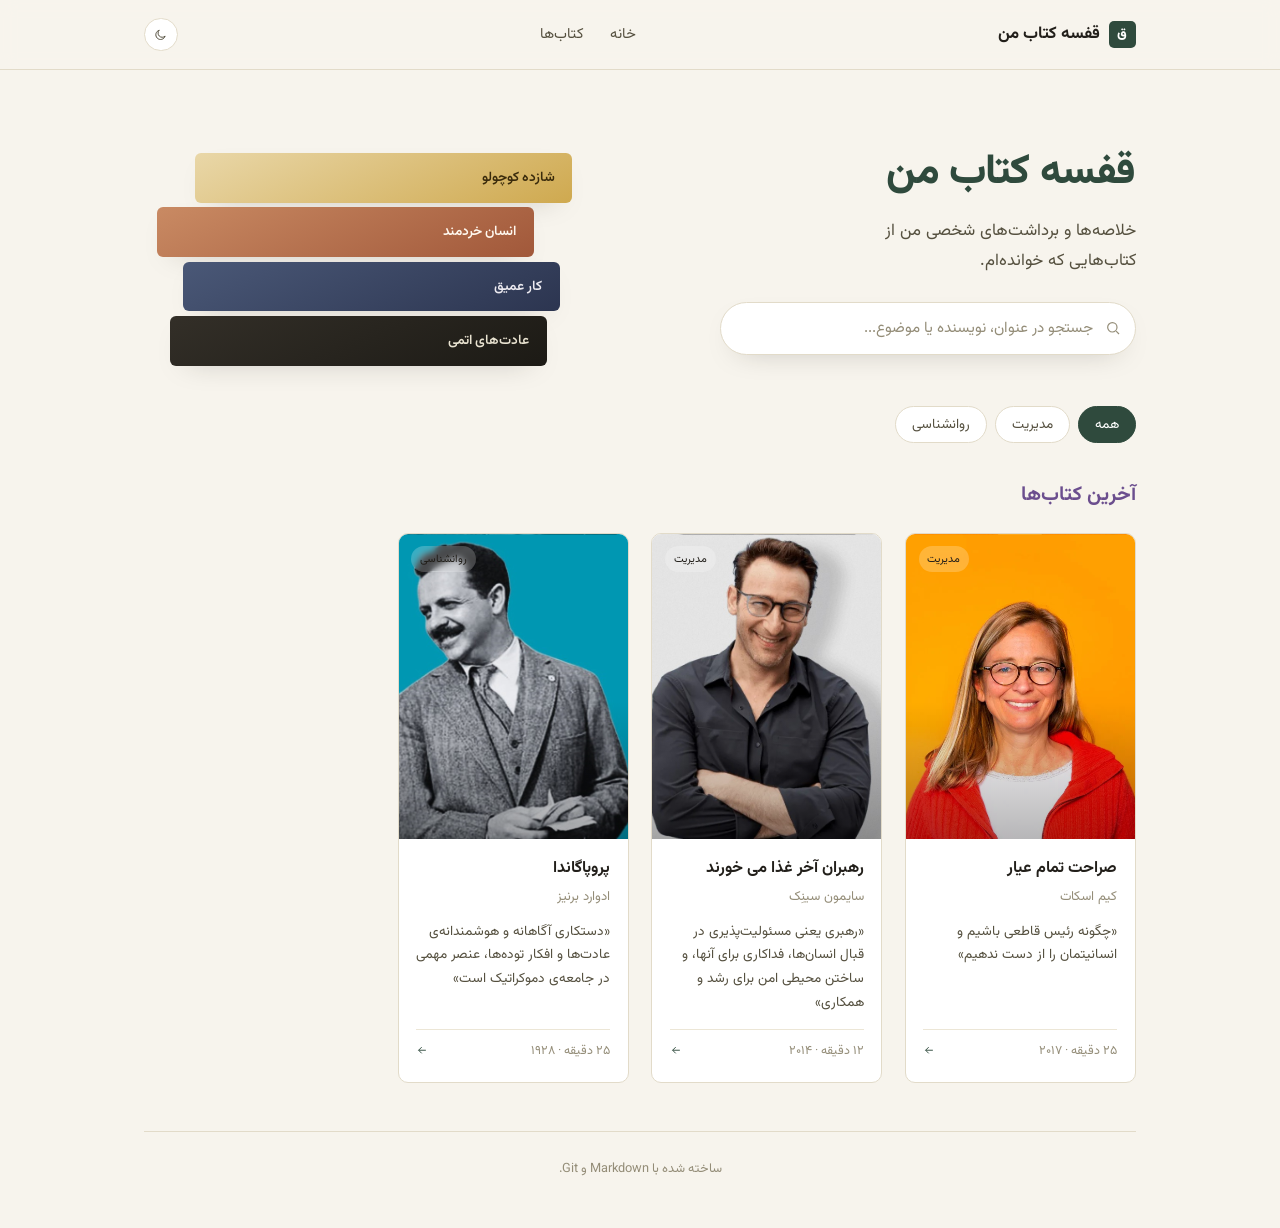
==== index.html @ 94de720f "Solve the problem with CRLF." ====
<!DOCTYPE html>
<html lang="fa" dir="rtl">
<head>
<meta charset="UTF-8" />
<meta name="viewport" content="width=device-width, initial-scale=1" />
<title>قفسه کتاب من</title>
<meta name="description" content="خلاصه‌ها و برداشت‌های شخصی از کتاب‌هایی که خوانده‌ام." />
<meta property="og:title" content="قفسه کتاب من" />
<meta property="og:description" content="خلاصه‌ها و برداشت‌های شخصی از کتاب‌هایی که خوانده‌ام." />
<meta property="og:type" content="website" />
<meta property="og:url" content="https://shiyasi.ir/" />
<link rel="canonical" href="https://shiyasi.ir/" />
<link rel="stylesheet" href="style.css" />
</head>
<body>
  <nav class="site-nav">
    <div class="wrap">
      <a class="brand" href="index.html">
        <span class="mark">ق</span>
        قفسه کتاب من
      </a>
      <div class="nav-links">
        <a href="index.html">خانه</a>
        <a href="#books">کتاب‌ها</a>
      </div>
      <div class="nav-actions">
        <button id="theme-toggle" class="icon-btn" aria-label="تغییر پوسته"></button>
      </div>
    </div>
  </nav>

  <div class="wrap">
    <section class="hero">
      <div>
        <h1 class="hero-title">قفسه کتاب من</h1>
        <p class="hero-tagline">خلاصه‌ها و برداشت‌های شخصی من از کتاب‌هایی که خوانده‌ام.</p>
        <div class="search-box-wrap">
          <input
            type="text"
            id="search"
            class="search-box"
            placeholder="جستجو در عنوان، نویسنده یا موضوع..."
            autocomplete="off"
          />
          <span id="search-icon"></span>
        </div>
      </div>
      <div class="book-stack" aria-hidden="true">
        <div class="spine" style="background: linear-gradient(155deg,#332f28,#1c1a15); color:#e8e2d0;">عادت‌های اتمی</div>
        <div class="spine" style="background: linear-gradient(155deg,#4a5877,#2c3550); color:#eceaf0;">کار عمیق</div>
        <div class="spine" style="background: linear-gradient(155deg,#c98a63,#a1583a); color:#fff8ef;">انسان خردمند</div>
        <div class="spine" style="background: linear-gradient(155deg,#e9d7a8,#cfa94f); color:#3a2b0c;">شازده کوچولو</div>
      </div>
    </section>

    <div id="pills" class="pills"></div>

    <div id="books" class="section-row">
      <h2 class="section-title">آخرین کتاب‌ها</h2>
    </div>
    <div id="book-grid" class="book-grid">
      <p class="empty-state">در حال بارگذاری...</p>
    </div>

    <footer class="site-footer">ساخته شده با Markdown و Git.</footer>
  </div>

  <script src="app.js"></script>
  <script>
    document.getElementById('search-icon').innerHTML = ICONS.search;

    let allBooks = [];
    let activeCategory = 'همه';

    function cardHTML(b) {
      const cover = coverStyle(b.slug);
      const hasImage = !!b.meta.cover;
      const coverStyleAttr = hasImage
        ? `background-image:url('${coverUrl(b.meta.cover)}'); background-size:cover; background-position:center;`
        : `background:${cover.bg}; color:${cover.text};`;
      const sub = [b.meta.author].filter(Boolean).join(' ');
      const meta = [
        b.meta.read_minutes ? `${toPersianDigits(b.meta.read_minutes)} دقیقه` : null,
        b.meta.year_publish ? toPersianDigits(b.meta.year_publish) : null,
      ]
        .filter(Boolean)
        .join(' · ');
      return `
        <a class="book-card" href="book.html?b=${encodeURIComponent(b.slug)}">
          <div class="cover" style="${coverStyleAttr}">
            ${b.meta.category ? `<span class="cover-tag">${b.meta.category}</span>` : ''}
            ${hasImage ? '' : `<span class="cover-title">${b.meta.title || b.slug}</span>`}
          </div>
          <div class="card-body">
            <p class="c-title">${b.meta.title || b.slug}</p>
            <p class="c-author">${sub}</p>
            <p class="c-quote">${b.meta.quote ? '«' + b.meta.quote + '»' : ''}</p>
            <div class="card-meta">
              <span>${meta}</span>
              <span class="arrow">${ICONS.arrowLeft}</span>
            </div>
          </div>
        </a>`;
    }

    function renderGrid() {
      const q = document.getElementById('search').value.trim().toLowerCase();
      const filtered = allBooks.filter((b) => {
        const catOk = activeCategory === 'همه' || b.meta.category === activeCategory;
        if (!catOk) return false;
        if (!q) return true;
        const hay = [b.meta.title, b.meta.author, b.meta.category, ...(b.meta.tags || [])]
          .join(' ')
          .toLowerCase();
        return hay.includes(q);
      });
      const gridEl = document.getElementById('book-grid');
      gridEl.innerHTML = filtered.length
        ? filtered.map(cardHTML).join('')
        : '<p class="empty-state">کتابی یافت نشد.</p>';
    }

    function renderPills() {
      const cats = ['همه', ...new Set(allBooks.map((b) => b.meta.category).filter(Boolean))];
      document.getElementById('pills').innerHTML = cats
        .map(
          (c) =>
            `<button class="pill ${c === activeCategory ? 'active' : ''}" data-cat="${c}">${c}</button>`
        )
        .join('');
      document.querySelectorAll('.pill').forEach((btn) => {
        btn.addEventListener('click', () => {
          activeCategory = btn.dataset.cat;
          renderPills();
          renderGrid();
        });
      });
    }

    fetchAllBooks()
      .then((books) => {
        allBooks = books;
        renderPills();
        renderGrid();
      })
      .catch((err) => {
        document.getElementById('book-grid').innerHTML =
          `<p class="empty-state">خطا در بارگذاری کتاب‌ها: ${err.message}</p>`;
      });

    document.getElementById('search').addEventListener('input', renderGrid);
  </script>
</body>
</html>
---- style.css ----
@import url('https://fonts.googleapis.com/css2?family=Vazirmatn:wght@400;500;600;700;800&display=optional');

:root {
  --paper: #f7f4ed;
  --paper-raised: #ffffff;
  --ink: #221f1a;
  --ink-soft: #55503f;
  --muted: #948d78;
  --accent: #2f4a3d;
  --accent-soft: #e4ede7;
  --gold: #a9761f;
  --gold-soft: #f4e9d3;
  --line: #e2dbc9;
  --line-soft: #ece6d6;
  --purple: #6b4e8e;
  --blue: #3d5a99;
  --teal: #3f8a82;
  --shadow: 0 10px 30px -18px rgba(34, 31, 26, 0.35);
  --nav-height: 4.5rem; /* fallback; app.js overwrites this with the real measured height */
  color-scheme: light;
}

:root[data-theme="dark"] {
  --paper: #17150f;
  --paper-raised: #1f1c15;
  --ink: #efe9db;
  --ink-soft: #c9c1ab;
  --muted: #8c8368;
  --accent: #7fae95;
  --accent-soft: #24352c;
  --gold: #d9ab5b;
  --gold-soft: #33291a;
  --line: #34301f;
  --line-soft: #2a2619;
  --purple: #b093d1;
  --blue: #7fa0d9;
  --teal: #6fc2b8;
  --shadow: 0 10px 30px -16px rgba(0, 0, 0, 0.6);
  color-scheme: dark;
}

@media (prefers-color-scheme: dark) {
  :root:not([data-theme="light"]) {
    --paper: #17150f;
    --paper-raised: #1f1c15;
    --ink: #efe9db;
    --ink-soft: #c9c1ab;
    --muted: #8c8368;
    --accent: #7fae95;
    --accent-soft: #24352c;
    --gold: #d9ab5b;
    --gold-soft: #33291a;
    --line: #34301f;
    --line-soft: #2a2619;
    --purple: #b093d1;
    --blue: #7fa0d9;
    --teal: #6fc2b8;
    color-scheme: dark;
  }
}

* { box-sizing: border-box; }

html { scroll-behavior: smooth; }

body {
  margin: 0;
  background: var(--paper);
  color: var(--ink);
  font-family: 'Vazirmatn', 'Tahoma', sans-serif;
  line-height: 1.75;
  direction: rtl;
  transition: background 0.25s ease, color 0.25s ease;
}

a { color: inherit; }

/* ---------- Heading hierarchy ---------- */

h1 {
  font-size: 2.1rem;
  font-weight: 800;
  color: var(--accent);
  letter-spacing: -0.01em;
}
h2 {
  font-size: 1.4rem;
  font-weight: 700;
  color: var(--purple);
}
h3 {
  font-size: 1.1rem;
  font-weight: 600;
  color: var(--blue);
  scroll-margin-top: calc(var(--nav-height) + 1rem);
}
h4 {
  font-size: 1rem;
  font-weight: 600;
  color: var(--teal);
  scroll-margin-top: calc(var(--nav-height) + 1rem);
}

.wrap {
  max-width: 1040px;
  margin: 0 auto;
  padding: 0 1.5rem;
}

.icon { width: 1em; height: 1em; stroke: currentColor; fill: none; stroke-width: 1.8; vertical-align: -0.15em; }

/* ---------- Nav ---------- */

.site-nav {
  position: sticky;
  top: 0;
  z-index: 20;
  background: color-mix(in srgb, var(--paper) 88%, transparent);
  backdrop-filter: blur(8px);
  border-bottom: 1px solid var(--line);
}

.site-nav .wrap {
  display: flex;
  align-items: center;
  justify-content: space-between;
  padding-top: 1.1rem;
  padding-bottom: 1.1rem;
}

.brand {
  display: flex;
  align-items: center;
  gap: 0.55rem;
  text-decoration: none;
  color: var(--ink);
  font-weight: 700;
  font-size: 1.05rem;
}
.brand .mark {
  width: 1.7rem;
  height: 1.7rem;
  border-radius: 5px;
  background: var(--accent);
  color: var(--paper-raised);
  display: flex;
  align-items: center;
  justify-content: center;
  font-size: 0.85rem;
  font-weight: 800;
}

.nav-links {
  display: flex;
  gap: 1.6rem;
  font-size: 0.92rem;
  color: var(--ink-soft);
}
.nav-links a { text-decoration: none; }
.nav-links a:hover { color: var(--accent); }

.nav-actions { display: flex; align-items: center; gap: 0.7rem; }
.icon-btn {
  width: 2.1rem;
  height: 2.1rem;
  display: flex;
  align-items: center;
  justify-content: center;
  border-radius: 50%;
  border: 1px solid var(--line);
  background: var(--paper-raised);
  color: var(--ink-soft);
  cursor: pointer;
}
.icon-btn:hover { color: var(--accent); border-color: var(--accent); }

/* ---------- Hero ---------- */

.hero {
  padding: 3.5rem 0 2.5rem;
  display: grid;
  grid-template-columns: 1.1fr 0.9fr;
  gap: 2.5rem;
  align-items: center;
}

.hero-title {
  font-size: 2.6rem;
  font-weight: 800;
  letter-spacing: -0.01em;
  margin: 0 0 0.5rem;
}
.hero-title .accent-word { color: var(--accent); }

.hero-tagline {
  color: var(--ink-soft);
  font-size: 1.05rem;
  max-width: 34ch;
  margin: 0 0 1.6rem;
}

.search-box-wrap { position: relative; max-width: 26rem; }
.search-box-wrap .icon {
  position: absolute;
  top: 50%;
  right: 0.95rem;
  transform: translateY(-50%);
  color: var(--muted);
}
.search-box {
  width: 100%;
  padding: 0.85rem 2.6rem 0.85rem 1rem;
  font-family: inherit;
  font-size: 0.95rem;
  color: var(--ink);
  background: var(--paper-raised);
  border: 1px solid var(--line);
  border-radius: 999px;
  box-shadow: var(--shadow);
}
.search-box:focus { outline: none; border-color: var(--accent); }
.search-box::placeholder { color: var(--muted); }

/* Decorative stacked-book illustration, pure CSS */
.book-stack {
  position: relative;
  height: 15rem;
}
.book-stack .spine {
  position: absolute;
  right: 6%;
  left: 6%;
  height: 3.1rem;
  border-radius: 6px;
  display: flex;
  align-items: center;
  justify-content: space-between;
  padding: 0 1.1rem;
  font-size: 0.85rem;
  font-weight: 600;
  box-shadow: var(--shadow);
}
.book-stack .spine:nth-child(1) { bottom: 0;    z-index: 4; }
.book-stack .spine:nth-child(2) { bottom: 3.4rem; z-index: 3; right: 3%; left: 9%; }
.book-stack .spine:nth-child(3) { bottom: 6.8rem; z-index: 2; right: 9%; left: 3%; }
.book-stack .spine:nth-child(4) { bottom: 10.2rem; z-index: 1; right: 0%; left: 12%; }

/* ---------- Category pills ---------- */

.pills {
  display: flex;
  flex-wrap: wrap;
  gap: 0.5rem;
  margin: 0 0 2.2rem;
}
.pill {
  padding: 0.45rem 1rem;
  border-radius: 999px;
  border: 1px solid var(--line);
  background: var(--paper-raised);
  color: var(--ink-soft);
  font-size: 0.85rem;
  cursor: pointer;
  font-family: inherit;
}
.pill:hover { border-color: var(--accent); color: var(--accent); }
.pill.active { background: var(--accent); border-color: var(--accent); color: var(--paper-raised); }

/* ---------- Section heading row ---------- */

.section-row {
  display: flex;
  align-items: baseline;
  justify-content: space-between;
  margin-bottom: 1.2rem;
}
.section-title { font-size: 1.25rem; font-weight: 700; margin: 0; }

/* ---------- Book grid & cards ---------- */

.book-grid {
  display: grid;
  grid-template-columns: repeat(auto-fill, minmax(210px, 1fr));
  gap: 1.4rem;
  margin-bottom: 3rem;
}

.book-card {
  text-decoration: none;
  color: var(--ink);
  background: var(--paper-raised);
  border: 1px solid var(--line);
  border-radius: 10px;
  overflow: hidden;
  display: flex;
  flex-direction: column;
  transition: transform 0.15s ease, box-shadow 0.15s ease;
}
.book-card:hover { transform: translateY(-3px); box-shadow: var(--shadow); }

.cover {
  aspect-ratio: 3 / 4;
  display: flex;
  align-items: flex-end;
  padding: 1rem;
  position: relative;
}
.cover::before {
  content: "";
  position: absolute;
  inset: 0;
  background: linear-gradient(180deg, rgba(0,0,0,0) 55%, rgba(0,0,0,0.28) 100%);
}
.cover .cover-title {
  position: relative;
  font-weight: 700;
  font-size: 1.05rem;
  line-height: 1.4;
}
.cover .cover-tag {
  position: absolute;
  top: 0.8rem;
  left: 0.8rem;
  font-size: 0.68rem;
  padding: 0.2rem 0.55rem;
  border-radius: 999px;
  background: rgba(255,255,255,0.22);
  backdrop-filter: blur(3px);
}

.card-body { padding: 1rem 1.1rem 1.2rem; flex: 1; display: flex; flex-direction: column; }
.card-body .c-title { font-weight: 700; font-size: 1rem; margin: 0 0 0.15rem; }
.card-body .c-author { color: var(--muted); font-size: 0.82rem; margin: 0 0 0.7rem; }
.card-body .c-quote {
  color: var(--ink-soft);
  font-size: 0.85rem;
  flex: 1;
  margin: 0 0 0.9rem;
}
.card-meta {
  display: flex;
  align-items: center;
  justify-content: space-between;
  font-size: 0.78rem;
  color: var(--muted);
  border-top: 1px solid var(--line-soft);
  padding-top: 0.7rem;
}
.card-meta .arrow { color: var(--accent); font-weight: 700; }

.empty-state {
  color: var(--muted);
  padding: 3rem 0;
  text-align: center;
  font-size: 0.95rem;
  grid-column: 1 / -1;
}

/* ---------- Book detail ---------- */

.back-link {
  display: inline-flex;
  align-items: center;
  gap: 0.3rem;
  color: var(--accent);
  text-decoration: none;
  font-size: 0.88rem;
  margin: 2rem 0 1.6rem;
}

.detail-grid {
  display: grid;
  grid-template-columns: 15rem 1fr;
  gap: 2.6rem;
  align-items: start;
}

.detail-cover {
  aspect-ratio: 3 / 4;
  border-radius: 10px;
  box-shadow: var(--shadow);
  display: flex;
  align-items: flex-end;
  padding: 1.3rem;
  position: relative;
}
.detail-cover::before {
  content: "";
  position: absolute;
  inset: 0;
  background: linear-gradient(180deg, rgba(0,0,0,0) 50%, rgba(0,0,0,0.3) 100%);
}
.detail-cover .cover-title { position: relative; font-weight: 700; font-size: 1.3rem; line-height: 1.45; }

.book-title { font-size: 1.9rem; font-weight: 800; margin: 0 0 0.3rem; letter-spacing: -0.01em; }
.book-byline { color: var(--muted); font-size: 0.98rem; margin-bottom: 1rem; }

.meta-row {
  display: flex;
  flex-wrap: wrap;
  gap: 1.4rem;
  color: var(--ink-soft);
  font-size: 0.86rem;
  margin-bottom: 1rem;
}
.meta-row .item { display: flex; align-items: center; gap: 0.35rem; }
.meta-row .pill-tag {
  background: var(--accent-soft);
  color: var(--accent);
  padding: 0.2rem 0.65rem;
  border-radius: 999px;
  font-size: 0.78rem;
}

.rating { color: var(--gold); font-size: 0.95rem; margin-bottom: 1.4rem; }
.rating .num { color: var(--muted); font-size: 0.82rem; margin-right: 0.3rem; }

.quote-box {
  background: var(--gold-soft);
  border-right: 3px solid var(--gold);
  border-radius: 6px;
  padding: 1rem 1.2rem;
  color: var(--ink);
  font-size: 0.98rem;
  margin-bottom: 2.2rem;
}

.toc {
  background: var(--paper-raised);
  border: 1px solid var(--line);
  border-radius: 8px;
  padding: 1rem 1.3rem;
  margin-bottom: 2.2rem;
}
.toc .toc-title {
  font-size: 0.8rem;
  font-weight: 700;
  color: var(--muted);
  margin: 0 0 0.6rem;
}
.toc > ul { list-style: none; margin: 0; padding: 0; display: flex; flex-direction: column; gap: 0.5rem; }
.toc li.toc-lvl1 { font-size: 0.97rem; }
.toc li.toc-lvl1 > a {
  display: flex;
  align-items: center;
  gap: 0.5rem;
  color: var(--accent);
  font-weight: 700;
}
.toc li.toc-lvl1 > a::before {
  content: "";
  width: 6px;
  height: 6px;
  border-radius: 50%;
  background: var(--accent);
  flex: 0 0 auto;
}
.toc li.toc-lvl2 { font-size: 0.9rem; }
.toc li.toc-lvl2 > a {
  display: flex;
  align-items: center;
  gap: 0.5rem;
  color: var(--purple);
  font-weight: 600;
}
.toc li.toc-lvl2 > a::before {
  content: "";
  width: 5px;
  height: 5px;
  border-radius: 50%;
  background: var(--purple);
  flex: 0 0 auto;
}
.toc ul.toc-sub {
  list-style: none;
  margin: 0.4rem 0 0;
  padding-right: 1.3rem;
  border-right: 1px solid var(--line-soft);
  display: flex;
  flex-direction: column;
  gap: 0.4rem;
}
.toc li.toc-lvl3 { font-size: 0.83rem; }
.toc li.toc-lvl3 > a {
  display: flex;
  align-items: center;
  gap: 0.45rem;
  color: var(--blue);
  font-weight: 400;
}
.toc li.toc-lvl3 > a::before {
  content: "";
  width: 4px;
  height: 4px;
  border-radius: 50%;
  background: var(--blue);
  flex: 0 0 auto;
}
.toc li.toc-lvl4 { font-size: 0.78rem; }
.toc li.toc-lvl4 > a {
  display: flex;
  align-items: center;
  gap: 0.4rem;
  color: var(--teal);
  font-weight: 400;
}
.toc li.toc-lvl4 > a::before {
  content: "";
  width: 3px;
  height: 3px;
  border-radius: 50%;
  background: var(--teal);
  flex: 0 0 auto;
}

.toc a { text-decoration: none; border-bottom: 1px solid transparent; }
.toc a:hover { border-bottom-color: currentColor; }

.block { margin-bottom: 2.2rem; scroll-margin-top: calc(var(--nav-height) + 1rem); }
.block h2 { font-size: 1.15rem; font-weight: 700; margin: 0 0 0.9rem; }
.block .prose p { color: var(--ink-soft); margin: 0 0 1rem; text-align: justify; text-justify:inter-word;}
/* Images inside book summaries */
.block img { display: block; max-width: 100%; height: auto; border-radius: 8px; }
.md-figure { margin: 1.4rem 0; }
.md-figure img {
  margin: 0 auto;
  border: 1px solid var(--line);
  box-shadow: var(--shadow);
}
.md-figure figcaption {
  margin-top: 0.6rem;
  text-align: center;
  font-size: 0.82rem;
  color: var(--muted);
}

ol.key-ideas { list-style: none; margin: 0; padding: 0; counter-reset: idea; }
ol.key-ideas li {
  counter-increment: idea;
  display: flex;
  gap: 0.8rem;
  align-items: flex-start;
  padding: 0.55rem 0;
  color: var(--ink-soft);
}
ol.key-ideas li::before {
  content: counter(idea);
  flex: 0 0 auto;
  width: 1.6rem;
  height: 1.6rem;
  border-radius: 50%;
  background: var(--accent-soft);
  color: var(--accent);
  font-weight: 700;
  font-size: 0.8rem;
  display: flex;
  align-items: center;
  justify-content: center;
}

ul.takeaways { list-style: none; margin: 0; padding: 0; }
ul.takeaways li {
  display: flex;
  gap: 0.7rem;
  align-items: flex-start;
  padding: 0.4rem 0;
  color: var(--ink-soft);
}
ul.takeaways li::before {
  content: "✓";
  color: var(--accent);
  font-weight: 700;
}

.detail-footer {
  display: flex;
  justify-content: space-between;
  border-top: 1px solid var(--line);
  padding-top: 1.4rem;
  margin-top: 2.5rem;
  font-size: 0.88rem;
}
.detail-footer a { text-decoration: none; color: var(--ink-soft); }
.detail-footer a:hover { color: var(--accent); }

footer.site-footer {
  margin-top: 3rem;
  padding: 1.6rem 0 3rem;
  border-top: 1px solid var(--line);
  color: var(--muted);
  font-size: 0.8rem;
  text-align: center;
}

/* ---------- Back-to-top button ---------- */

.back-to-top {
  position: fixed;
  bottom: 1.6rem;
  left: 1.6rem;
  z-index: 30;
  width: 2.8rem;
  height: 2.8rem;
  border-radius: 50%;
  border: 1px solid var(--line);
  background: var(--paper-raised);
  color: var(--ink-soft);
  box-shadow: var(--shadow);
  cursor: pointer;
  display: flex;
  align-items: center;
  justify-content: center;
  opacity: 0;
  pointer-events: none;
  transform: translateY(8px);
  transition: opacity 0.2s ease, transform 0.2s ease, color 0.15s ease, border-color 0.15s ease;
}
.back-to-top .icon { width: 1.3rem; height: 1.3rem; }
.back-to-top.visible {
  opacity: 1;
  pointer-events: auto;
  transform: translateY(0);
}
.back-to-top:hover { color: var(--accent); border-color: var(--accent); }

@media (prefers-reduced-motion: reduce) {
  html { scroll-behavior: auto; }
  .book-card { transition: none; }
  .back-to-top { transition: opacity 0.2s ease; }
}

@media (max-width: 820px) {
  .hero { grid-template-columns: 1fr; }
  .book-stack { height: 11rem; margin-top: 1rem; }
  .detail-grid { grid-template-columns: 1fr; }
  .detail-cover { max-width: 12rem; }
  .nav-links { display: none; }
}

@media (max-width: 480px) {
  .hero-title { font-size: 2rem; }
}
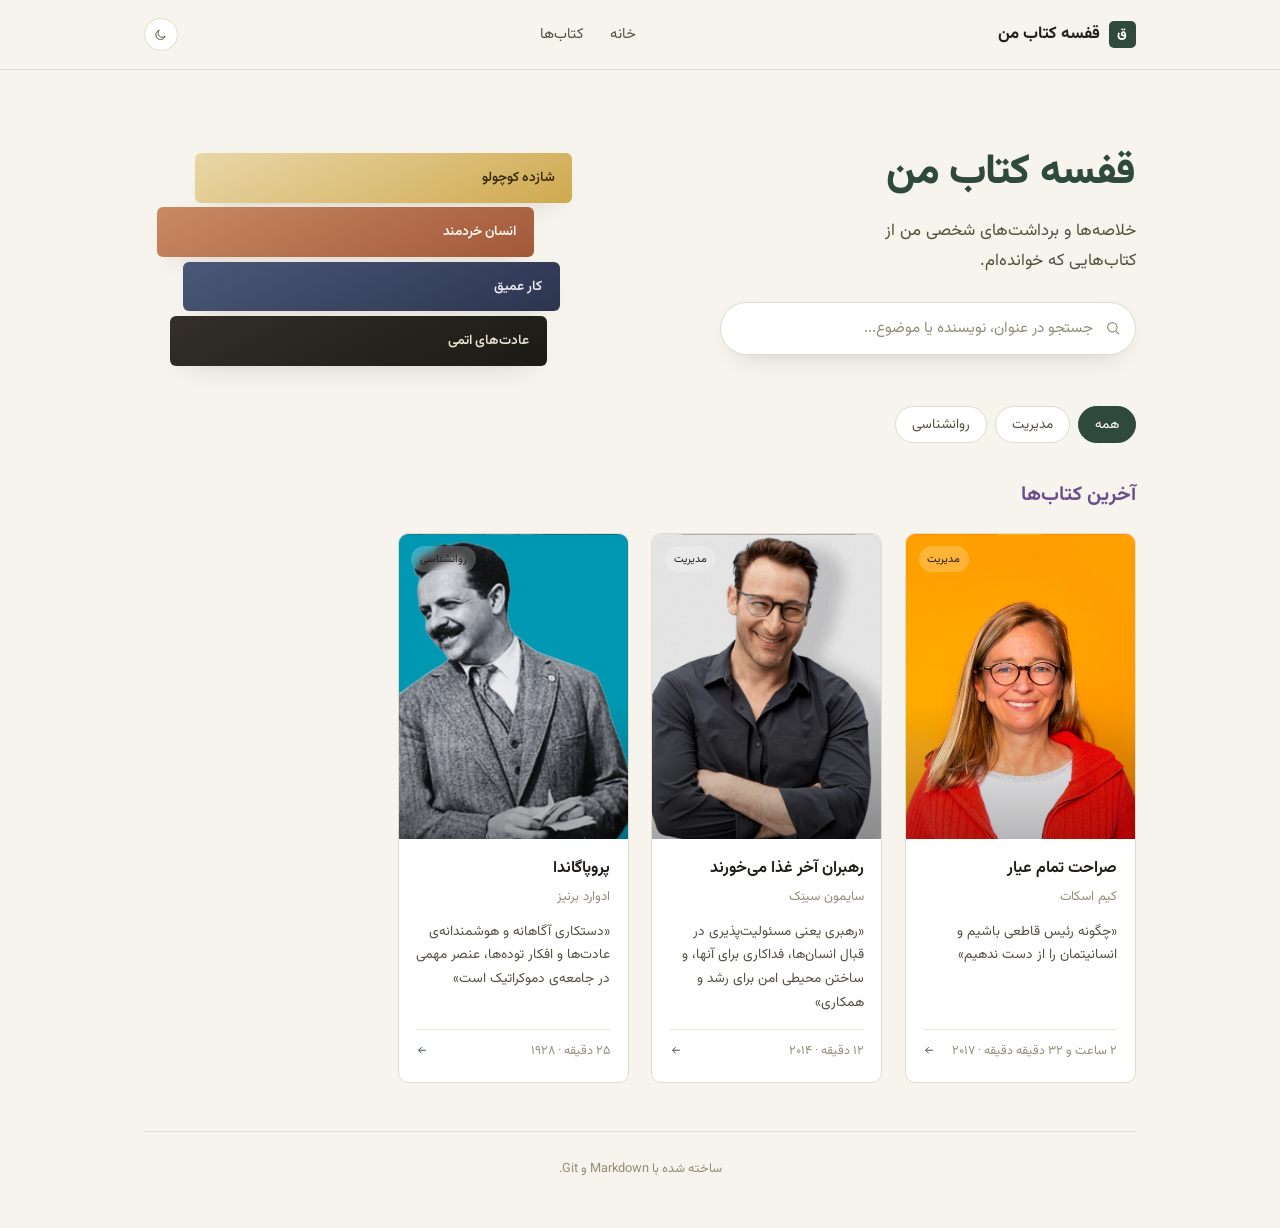
==== commit 40069f7e: "اضافه کردن تاریخ بروزرسانی عبارت date_read به date_updated تغییر یافت. ترتیب نمایش کتابها بر اساس آخ" ====
--- a/index.html
+++ b/index.html
@@ -137,7 +137,7 @@
       });
     }
 
-    fetchAllBooks()
+    fetchSortedBooks()
       .then((books) => {
         allBooks = books;
         renderPills();
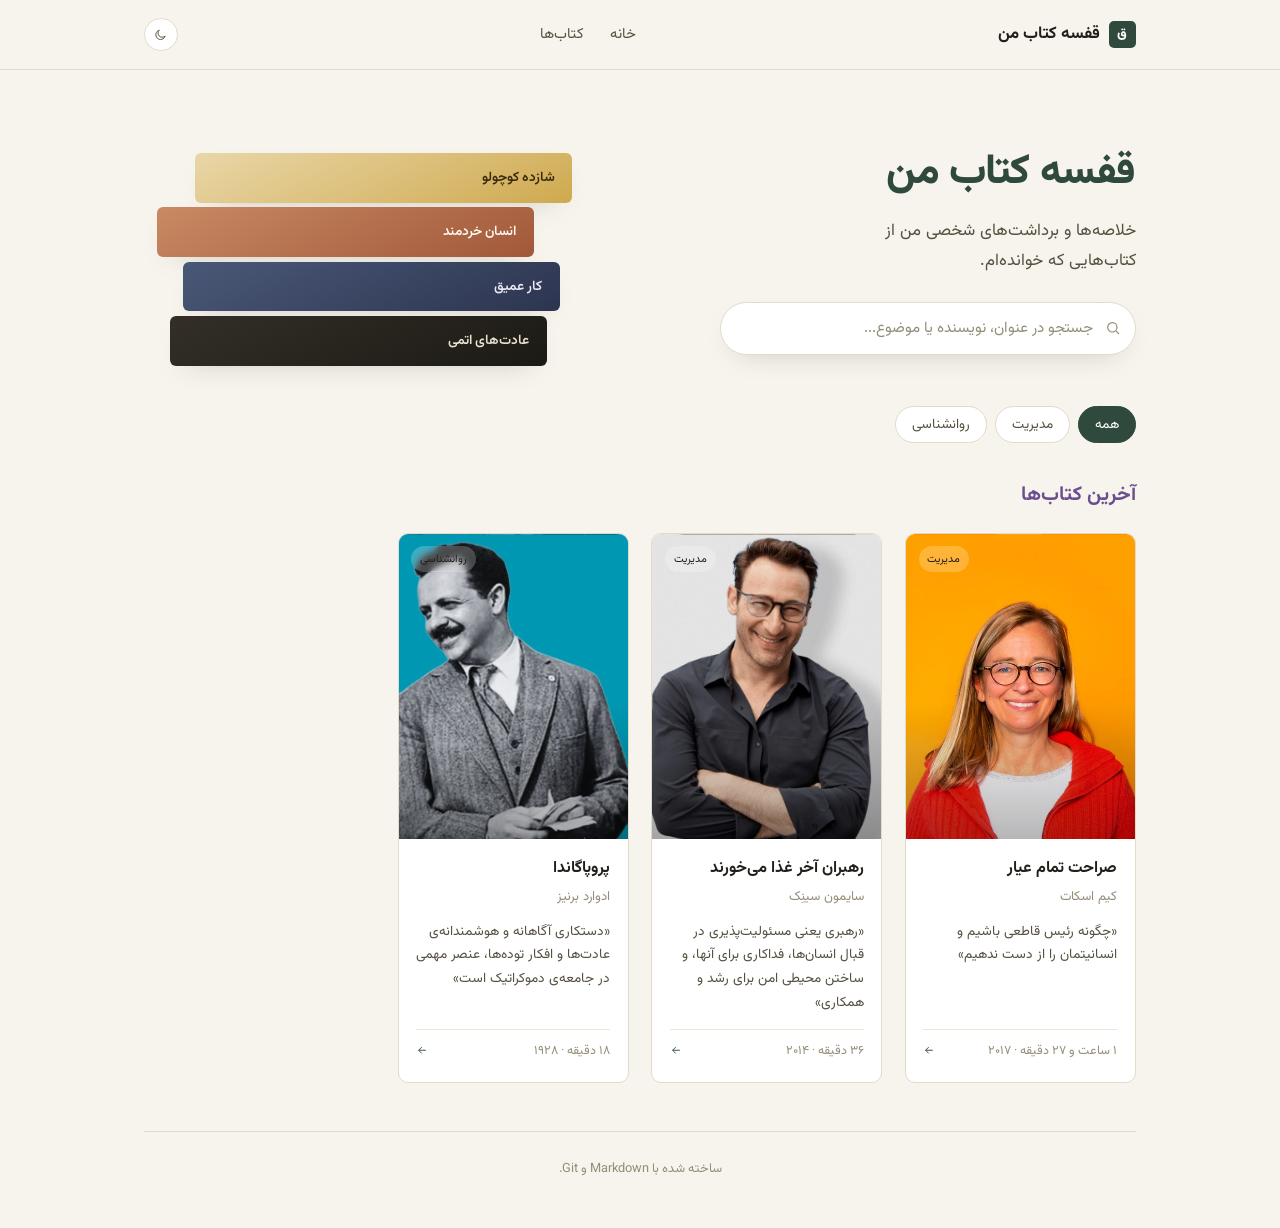
==== commit aea84746: "رفع باگ نمایش دو تا "دقیقه" برای زمان مطالعه" ====
--- a/index.html
+++ b/index.html
@@ -80,7 +80,7 @@
         : `background:${cover.bg}; color:${cover.text};`;
       const sub = [b.meta.author].filter(Boolean).join(' ');
       const meta = [
-        b.meta.read_minutes ? `${toPersianDigits(b.meta.read_minutes)} دقیقه` : null,
+        formatReadTime(b.meta.read_minutes) || null,
         b.meta.year_publish ? toPersianDigits(b.meta.year_publish) : null,
       ]
         .filter(Boolean)
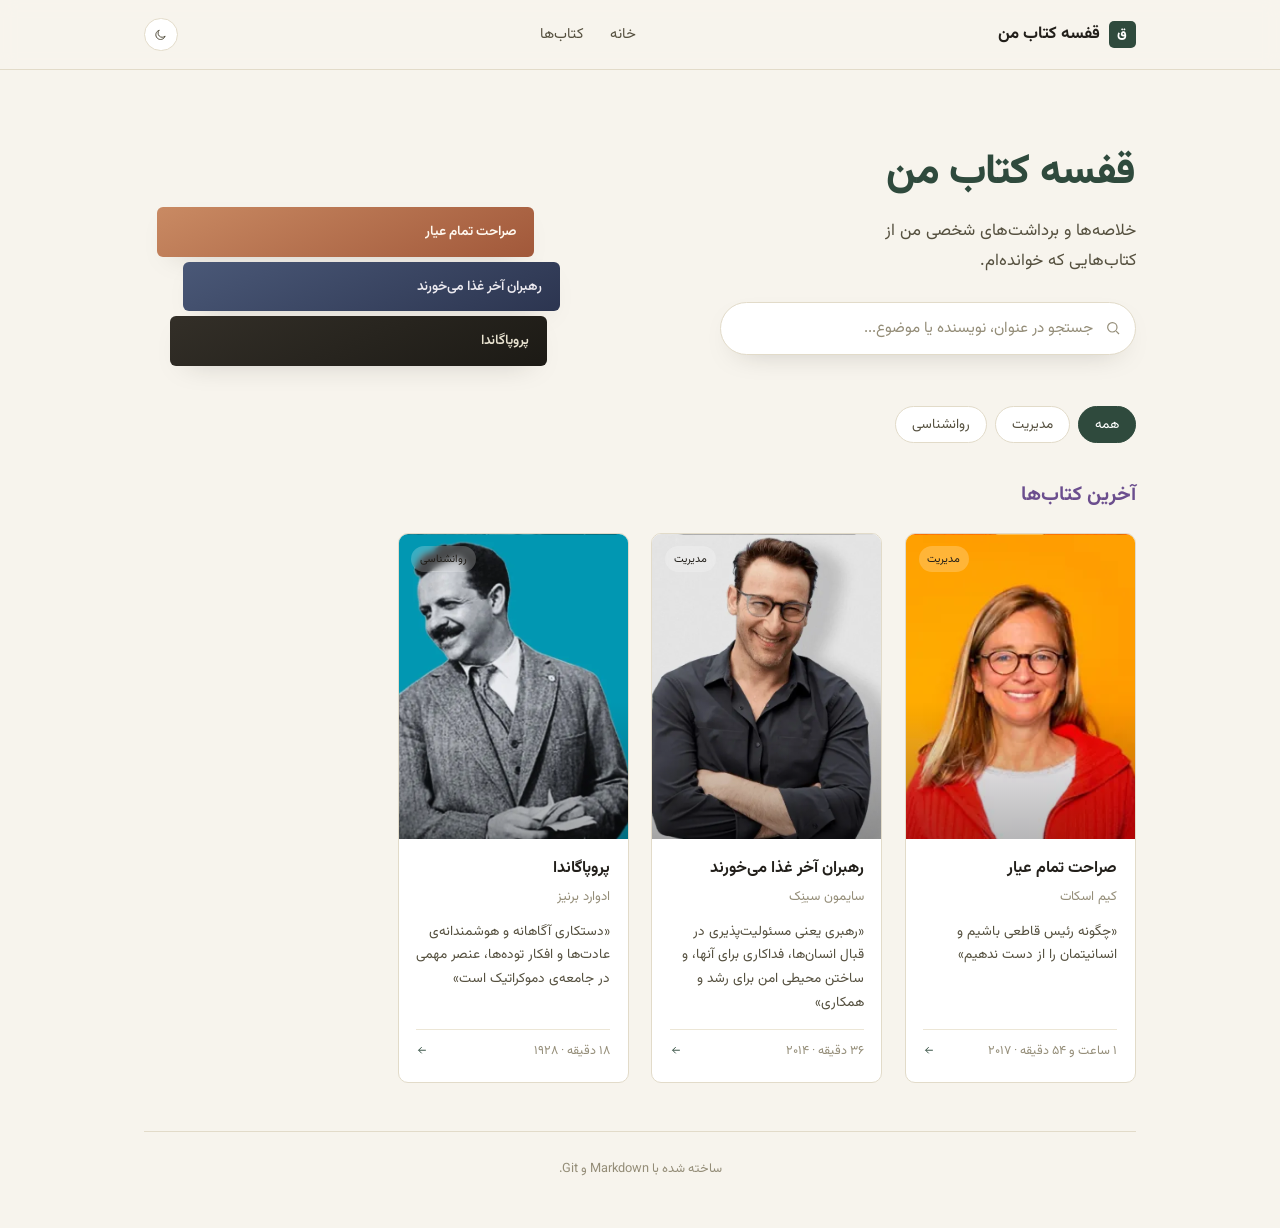
==== commit 67144e54: "چهار کتاب اصلی صفحه اول که روی هم قرار دارند از چهار کتاب آخر می‌آیند." ====
--- a/index.html
+++ b/index.html
@@ -45,12 +45,7 @@
           <span id="search-icon"></span>
         </div>
       </div>
-      <div class="book-stack" aria-hidden="true">
-        <div class="spine" style="background: linear-gradient(155deg,#332f28,#1c1a15); color:#e8e2d0;">عادت‌های اتمی</div>
-        <div class="spine" style="background: linear-gradient(155deg,#4a5877,#2c3550); color:#eceaf0;">کار عمیق</div>
-        <div class="spine" style="background: linear-gradient(155deg,#c98a63,#a1583a); color:#fff8ef;">انسان خردمند</div>
-        <div class="spine" style="background: linear-gradient(155deg,#e9d7a8,#cfa94f); color:#3a2b0c;">شازده کوچولو</div>
-      </div>
+      <div id="book-stack" class="book-stack" aria-hidden="true"></div>
     </section>
 
     <div id="pills" class="pills"></div>
@@ -71,6 +66,32 @@
 
     let allBooks = [];
     let activeCategory = 'همه';
+
+    // Spine colours, listed from the bottom of the stack to the top.
+    const SPINE_COLORS = [
+      { bg: 'linear-gradient(155deg,#332f28,#1c1a15)', text: '#e8e2d0' },
+      { bg: 'linear-gradient(155deg,#4a5877,#2c3550)', text: '#eceaf0' },
+      { bg: 'linear-gradient(155deg,#c98a63,#a1583a)', text: '#fff8ef' },
+      { bg: 'linear-gradient(155deg,#e9d7a8,#cfa94f)', text: '#3a2b0c' },
+    ];
+
+    // The most recently updated books (allBooks is sorted newest first),
+    // stacked so the newest one sits on top.
+    function renderStack() {
+      const latest = allBooks.slice(0, SPINE_COLORS.length).reverse();
+      document.getElementById('book-stack').replaceChildren(
+        ...latest.map((b, i) => {
+          const spine = document.createElement('div');
+          spine.className = 'spine';
+          spine.style.background = SPINE_COLORS[i].bg;
+          spine.style.color = SPINE_COLORS[i].text;
+          const title = document.createElement('span');
+          title.textContent = b.meta.title || b.slug;
+          spine.appendChild(title);
+          return spine;
+        })
+      );
+    }
 
     function cardHTML(b) {
       const cover = coverStyle(b.slug);
@@ -140,6 +161,7 @@
     fetchSortedBooks()
       .then((books) => {
         allBooks = books;
+        renderStack();
         renderPills();
         renderGrid();
       })
--- a/style.css
+++ b/style.css
@@ -12,6 +12,7 @@
   --gold-soft: #f4e9d3;
   --line: #e2dbc9;
   --line-soft: #ece6d6;
+  --table-line: #c9c0a8;
   --purple: #6b4e8e;
   --blue: #3d5a99;
   --teal: #3f8a82;
@@ -32,6 +33,7 @@
   --gold-soft: #33291a;
   --line: #34301f;
   --line-soft: #2a2619;
+  --table-line: #4d4730;
   --purple: #b093d1;
   --blue: #7fa0d9;
   --teal: #6fc2b8;
@@ -52,6 +54,7 @@
     --gold-soft: #33291a;
     --line: #34301f;
     --line-soft: #2a2619;
+  --table-line: #4d4730;
     --purple: #b093d1;
     --blue: #7fa0d9;
     --teal: #6fc2b8;
@@ -244,6 +247,13 @@
 .book-stack .spine:nth-child(2) { bottom: 3.4rem; z-index: 3; right: 3%; left: 9%; }
 .book-stack .spine:nth-child(3) { bottom: 6.8rem; z-index: 2; right: 9%; left: 3%; }
 .book-stack .spine:nth-child(4) { bottom: 10.2rem; z-index: 1; right: 0%; left: 12%; }
+/* Long titles are cut with an ellipsis instead of overflowing the spine */
+.book-stack .spine span {
+  min-width: 0;
+  overflow: hidden;
+  white-space: nowrap;
+  text-overflow: ellipsis;
+}
 
 /* ---------- Category pills ---------- */
 
@@ -534,6 +544,32 @@
   color: var(--muted);
 }
 
+/* Tables inside book summaries (raw HTML tables written in the Markdown) */
+.block table {
+  width: 100%;
+  border-collapse: collapse;
+  margin: 1.4rem 0;
+  font-size: 0.92rem;
+  border: 1px solid var(--table-line);
+}
+.block th,
+.block td {
+  border: 1px solid var(--table-line);
+  padding: 0.6rem 0.8rem;
+  vertical-align: top;
+  line-height: 1.8;
+  color: var(--ink-soft);
+}
+.block th {
+  background: var(--accent-soft);
+  color: var(--ink);
+  font-weight: 700;
+}
+/* Paragraphs inside cells: no extra bottom gap, keep the cell's own alignment */
+.block .prose :is(td, th) p,
+.block :is(td, th) p { margin: 0; text-align: inherit; }
+.block :is(td, th) p + p { margin-top: 0.5rem; }
+
 ol.key-ideas { list-style: none; margin: 0; padding: 0; counter-reset: idea; }
 ol.key-ideas li {
   counter-increment: idea;
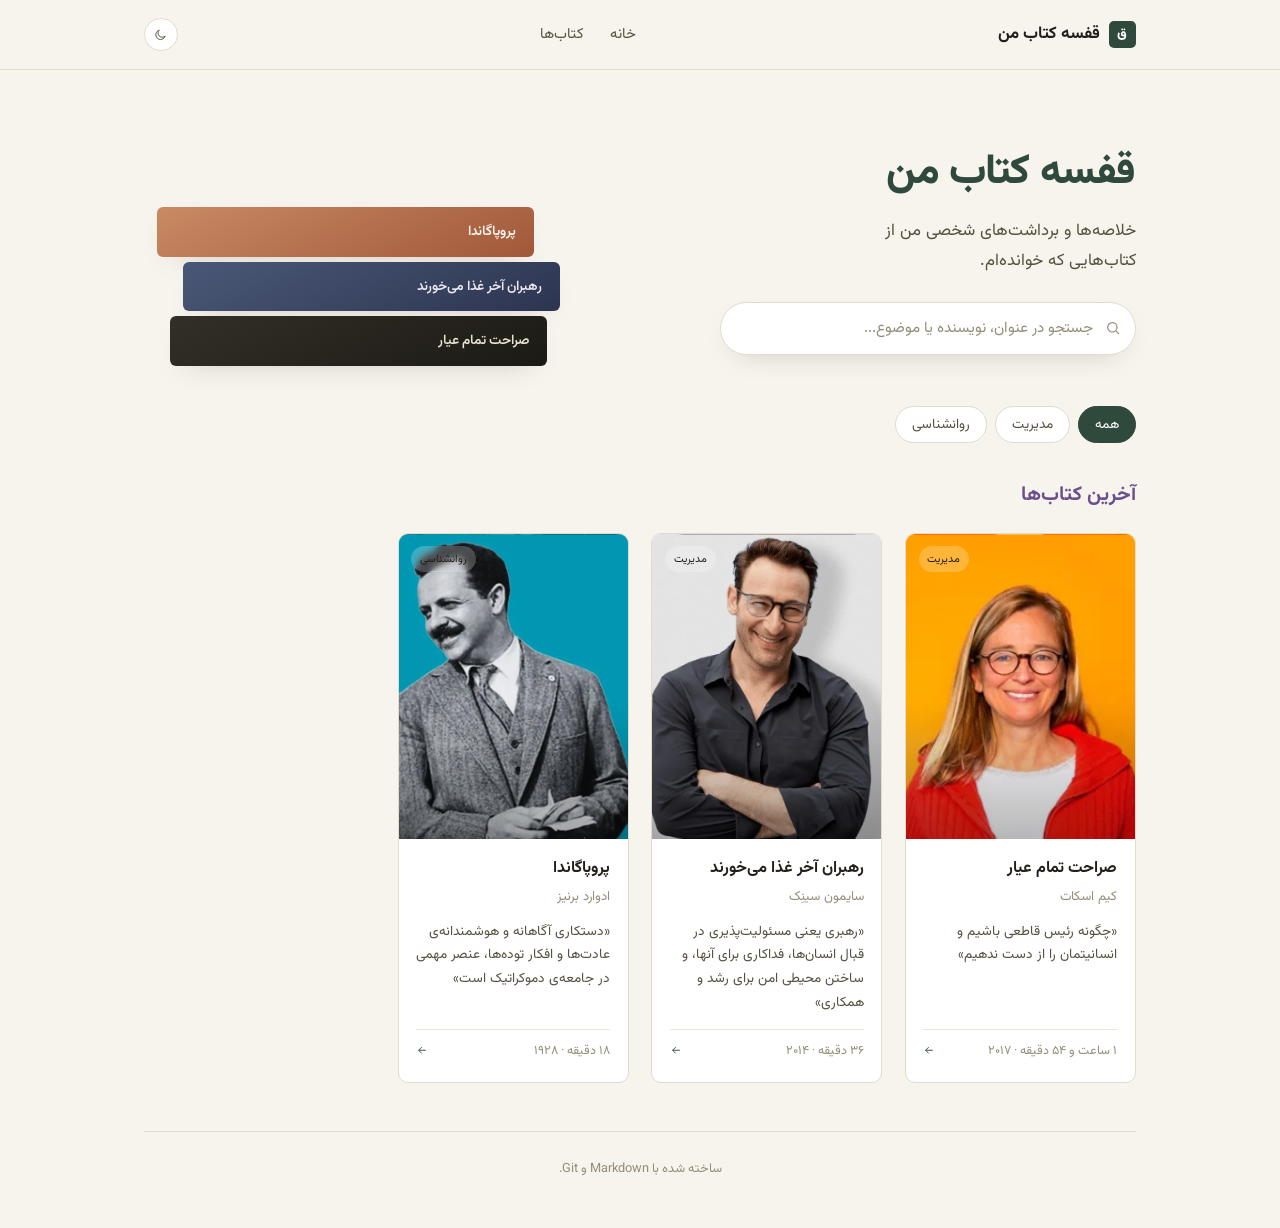
==== commit e98ee30f: "چینش چهار کتاب صفحه اول به صورت تصادفی خواهد بود" ====
--- a/index.html
+++ b/index.html
@@ -75,12 +75,21 @@
       { bg: 'linear-gradient(155deg,#e9d7a8,#cfa94f)', text: '#3a2b0c' },
     ];
 
-    // The most recently updated books (allBooks is sorted newest first),
-    // stacked so the newest one sits on top.
+    // Four random books from the library (all of them if there are fewer than four).
+    // A different selection is shown on every page load.
+    function pickRandom(list, n) {
+      const a = list.slice();
+      for (let i = a.length - 1; i > 0; i--) {
+        const j = Math.floor(Math.random() * (i + 1));
+        [a[i], a[j]] = [a[j], a[i]];
+      }
+      return a.slice(0, n);
+    }
+
     function renderStack() {
-      const latest = allBooks.slice(0, SPINE_COLORS.length).reverse();
+      const picked = pickRandom(allBooks, SPINE_COLORS.length);
       document.getElementById('book-stack').replaceChildren(
-        ...latest.map((b, i) => {
+        ...picked.map((b, i) => {
           const spine = document.createElement('div');
           spine.className = 'spine';
           spine.style.background = SPINE_COLORS[i].bg;
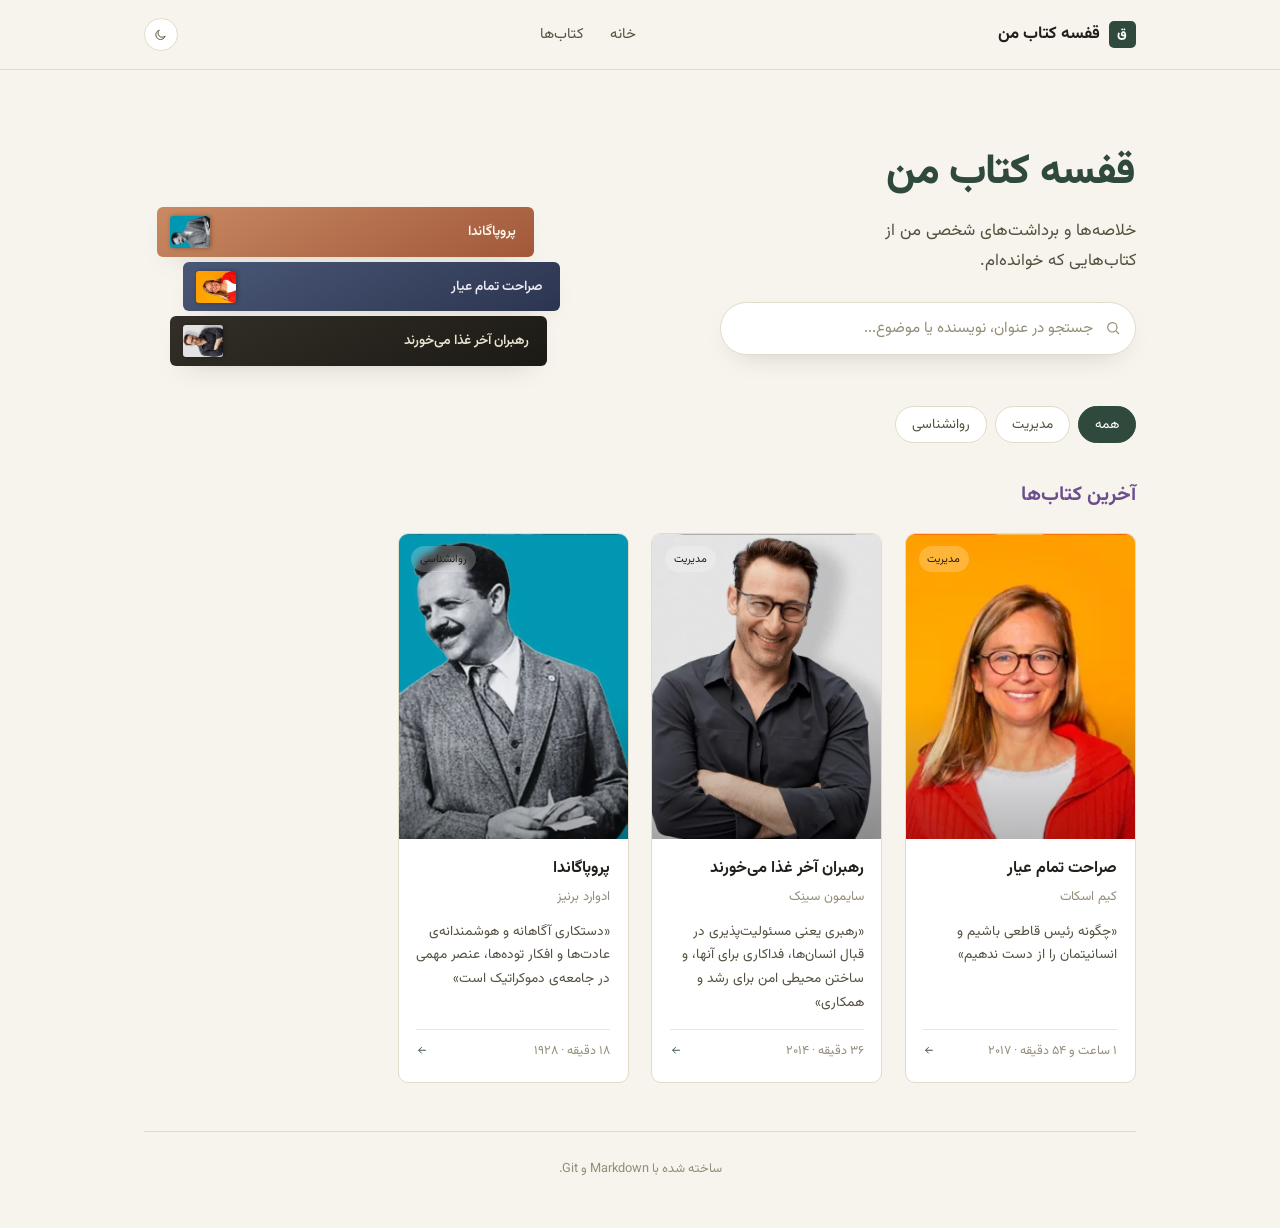
==== commit 6846ea15: "کاور کتابها روی عطف کتابهای صفحه اصلی نمایش داده می شوند" ====
--- a/index.html
+++ b/index.html
@@ -94,9 +94,19 @@
           spine.className = 'spine';
           spine.style.background = SPINE_COLORS[i].bg;
           spine.style.color = SPINE_COLORS[i].text;
+          const content = document.createElement('div');
+          content.className = 'spine-content';
           const title = document.createElement('span');
           title.textContent = b.meta.title || b.slug;
-          spine.appendChild(title);
+          content.appendChild(title);
+          if (b.meta.cover) {
+            const cover = document.createElement('img');
+            cover.className = 'spine-cover';
+            cover.src = coverUrl(b.meta.cover);
+            cover.alt = '';
+            content.appendChild(cover);
+          }
+          spine.appendChild(content);
           return spine;
         })
       );
--- a/style.css
+++ b/style.css
@@ -243,16 +243,33 @@
   font-weight: 600;
   box-shadow: var(--shadow);
 }
+.book-stack .spine-content {
+  display: flex;
+  align-items: center;
+  gap: 0.6rem;
+  min-width: 0;
+  width: 100%;
+}
 .book-stack .spine:nth-child(1) { bottom: 0;    z-index: 4; }
 .book-stack .spine:nth-child(2) { bottom: 3.4rem; z-index: 3; right: 3%; left: 9%; }
 .book-stack .spine:nth-child(3) { bottom: 6.8rem; z-index: 2; right: 9%; left: 3%; }
 .book-stack .spine:nth-child(4) { bottom: 10.2rem; z-index: 1; right: 0%; left: 12%; }
 /* Long titles are cut with an ellipsis instead of overflowing the spine */
 .book-stack .spine span {
+  flex: 1;
   min-width: 0;
   overflow: hidden;
   white-space: nowrap;
   text-overflow: ellipsis;
+}
+.book-stack .spine-cover {
+  flex: 0 0 2rem;
+  width: 2rem;
+  height: 2.5rem;
+  object-fit: cover;
+  border-radius: 3px;
+  box-shadow: 0 1px 4px rgba(0, 0, 0, 0.3);
+  transform: rotate(-90deg);
 }
 
 /* ---------- Category pills ---------- */
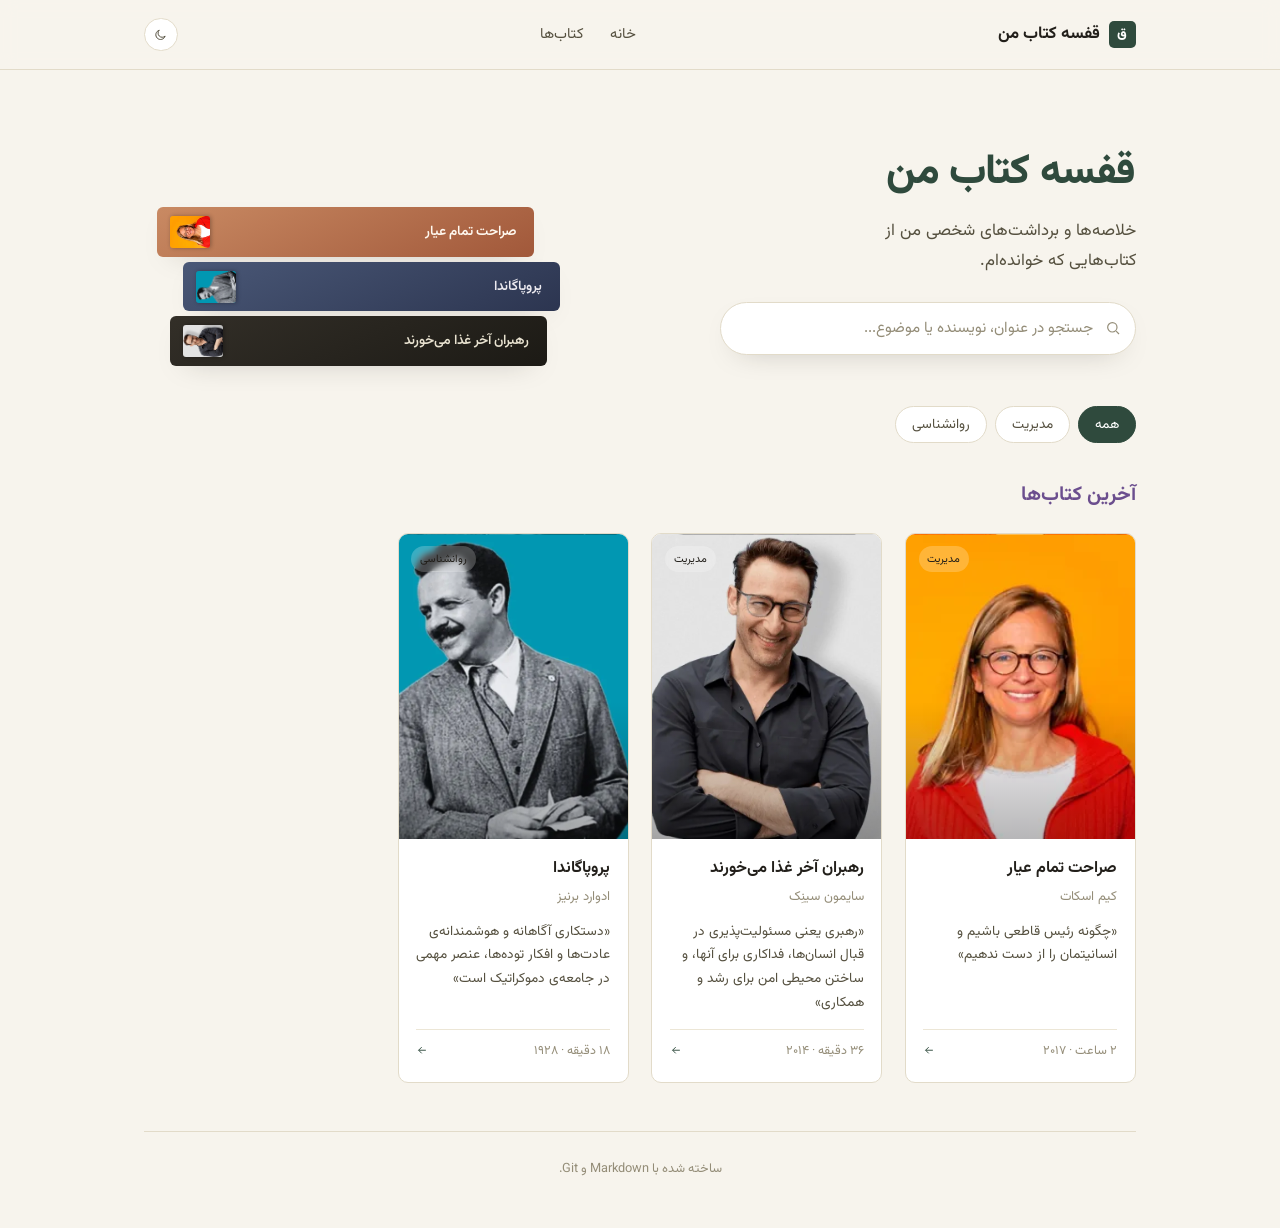
==== commit a50f01d5: "پارامتر cover در کتابها نیاز نبود و لینک به کاور با توجه به نام کتاب ساخته خواهد شد" ====
--- a/index.html
+++ b/index.html
@@ -99,13 +99,11 @@
           const title = document.createElement('span');
           title.textContent = b.meta.title || b.slug;
           content.appendChild(title);
-          if (b.meta.cover) {
-            const cover = document.createElement('img');
-            cover.className = 'spine-cover';
-            cover.src = coverUrl(b.meta.cover);
-            cover.alt = '';
-            content.appendChild(cover);
-          }
+          const cover = document.createElement('img');
+          cover.className = 'spine-cover';
+          cover.src = coverUrlForSlug(b.slug);
+          cover.alt = '';
+          content.appendChild(cover);
           spine.appendChild(content);
           return spine;
         })
@@ -114,10 +112,7 @@
 
     function cardHTML(b) {
       const cover = coverStyle(b.slug);
-      const hasImage = !!b.meta.cover;
-      const coverStyleAttr = hasImage
-        ? `background-image:url('${coverUrl(b.meta.cover)}'); background-size:cover; background-position:center;`
-        : `background:${cover.bg}; color:${cover.text};`;
+      const coverStyleAttr = `background-image:url('${coverUrlForSlug(b.slug)}'); background-size:cover; background-position:center;`;
       const sub = [b.meta.author].filter(Boolean).join(' ');
       const meta = [
         formatReadTime(b.meta.read_minutes) || null,
@@ -129,7 +124,6 @@
         <a class="book-card" href="book.html?b=${encodeURIComponent(b.slug)}">
           <div class="cover" style="${coverStyleAttr}">
             ${b.meta.category ? `<span class="cover-tag">${b.meta.category}</span>` : ''}
-            ${hasImage ? '' : `<span class="cover-title">${b.meta.title || b.slug}</span>`}
           </div>
           <div class="card-body">
             <p class="c-title">${b.meta.title || b.slug}</p>
